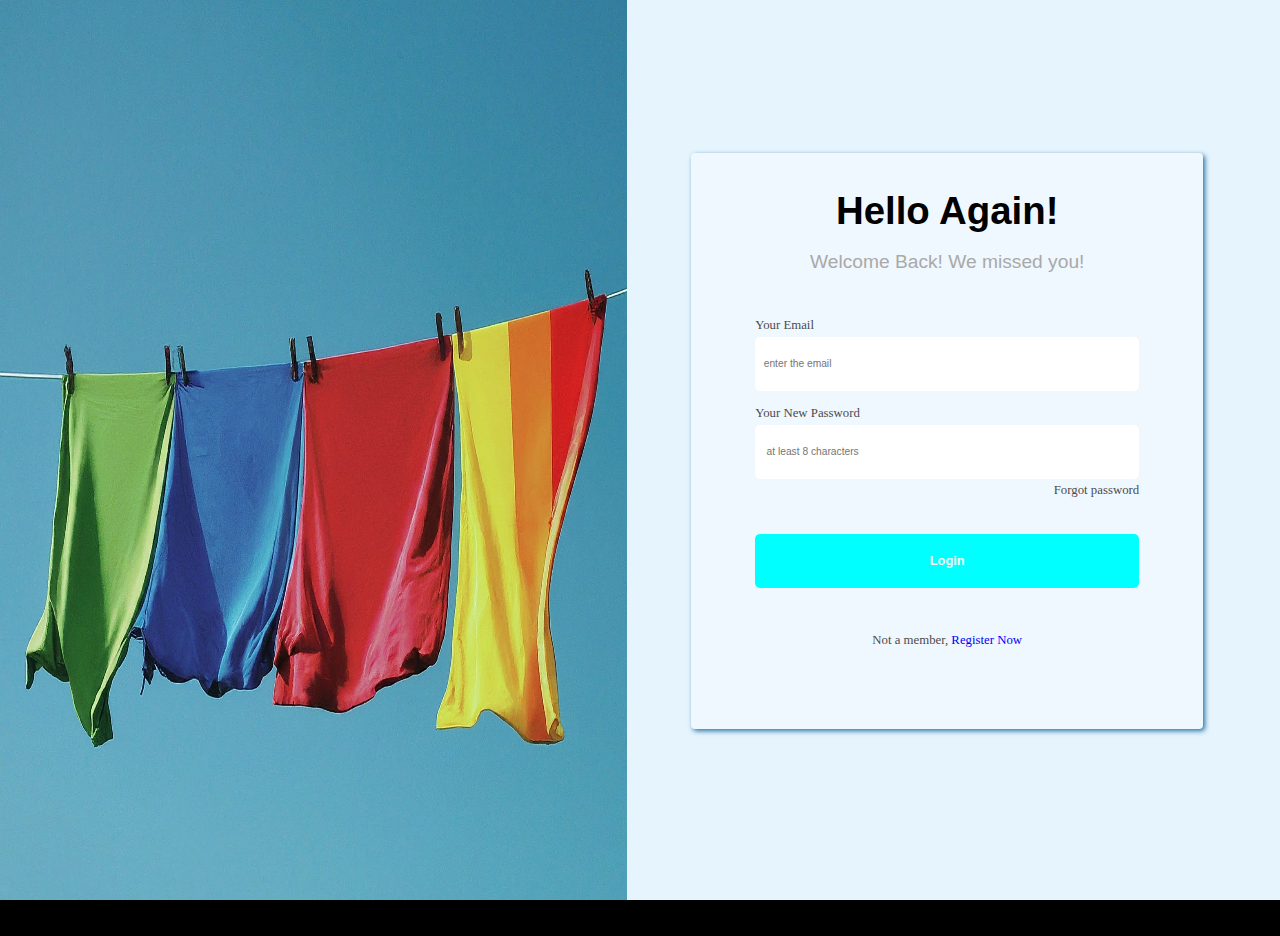
==== index.html @ d7b3bbac "first websit eg." ====
<!DOCTYPE html>
<html lang="en">
<head>
    <meta charset="UTF-8">
    <meta name="viewport" content="width=device-width, initial-scale=1.0">
    <link rel="stylesheet" href="style.css">
    <title>Document</title>
</head>
<body>
    <div class="container1">
        <div class="container2">
            <img src="laundry1.jpeg" alt="">
        </div>
            <div class="container3">
                <div class="container4">
                    <header class="first">
                        <h1>Hello Again!</h1>
                    </header>
                    <p class="second">Welcome Back! We missed you!</p>

                    <main class="third">
                        <p>
                            <label for="email">Your Email</label><br>
                            <input type="email" id="email" placeholder="   enter the email" reqired class="my-input">
                        </p><br>
                        <p>
                            <label for="password">Your New Password</label><br>
                            <input type="password" id="password" placeholder="    at least 8 characters" required class="my-input">
                        </p>
                        <p style="text-align: right; margin-right: 5dvw; margin-top:4px; ">Forgot password</p>
    
                        
                    </main>
                    <input type="button" id="button" value="Login">
                    <p class="forth">Not a member, <span><href>Register Now</href></span></p>
                </div>
            </div> 
                
    </div>
</body>
<footer style="height: 4vh ;background-color: black;"></footer>
</html>
---- style.css ----
* {
    margin:0;
    padding:0;
}
body{
    margin-bottom: 0;
    margin-right: 0;
}
.container1{
    height:100vh;
    width:100vw;
    /*border:2px solid black;*/
    position:relative;
    display:flex;
    flex-direction: column;
    flex-flow: column wrap;
    
}
.container2{
    height: 100dvh;
    width:49dvw;
    position:relative;
    display: flex;
    
    
    /*border:1px solid red;*/
}
.container3{
    height: 100dvh;
    width:51dvw;
    position:relative;
    display: flex;
    
    background: rgb(229, 244, 253);
   /* border:1px solid blue;*/
    text-align: center;
    

}
.container4{
    height: 64dvh;
    width:40dvw;
    background-color: aliceblue;
    margin-top:17dvh;
    margin-left:5dvw;
    position:relative;
    box-shadow: 2px 2px 5px #2773a5;
    border-radius: 4px;

    
}
img{
    height:100%;
    width:100%;
}
.first{
    margin-top: 4dvh;
    text-align: center;
    font-size: 1.5vw;
    font-family: Verdana, Geneva, Tahoma, sans-serif;
    
}
.second{
    margin-top: 2dvh;
    font-family: Verdana, Geneva, Tahoma, sans-serif;
    font-size: 1.5vw;
    color: darkgray;
}
.third{
    text-align: left;
    margin-top: 5dvh;
    margin-left:5dvw;
    color: #4c4b4b;
    font-size: 1vw;
    
}
.my-input{
    margin-top: .3vw;
    height: 6vh;
    width:30vw;
    border-radius: 5px;
    border-style: hidden;
}
#button{
    height: 6vh;
    width:30vw;
    border-radius: 5px;
    border-style: hidden;
    color:whitesmoke;
    background-color: aqua;
    font-weight: bold;
    font-size: 1vw;
    margin-top: 4vh;
    position: relative;
}
#button:hover{
    font-weight:bolder ;
    background-color: blue;
    font-size: 1.2vw;
    
}
.forth{
    text-align: center;
    font-size: 1vw;
    margin-top: 5vh;
    color: #4c4b4b;

}
span{
    color:blue;
    cursor: pointer;
}
span:hover{
    font-size: 1.2vw;
    font-weight: bold;
    
}
#email{
    font-size: .8vw;
    color: gainsboro;
}
#password{
    font-size: .8vw;
    color: gainsboro;
}
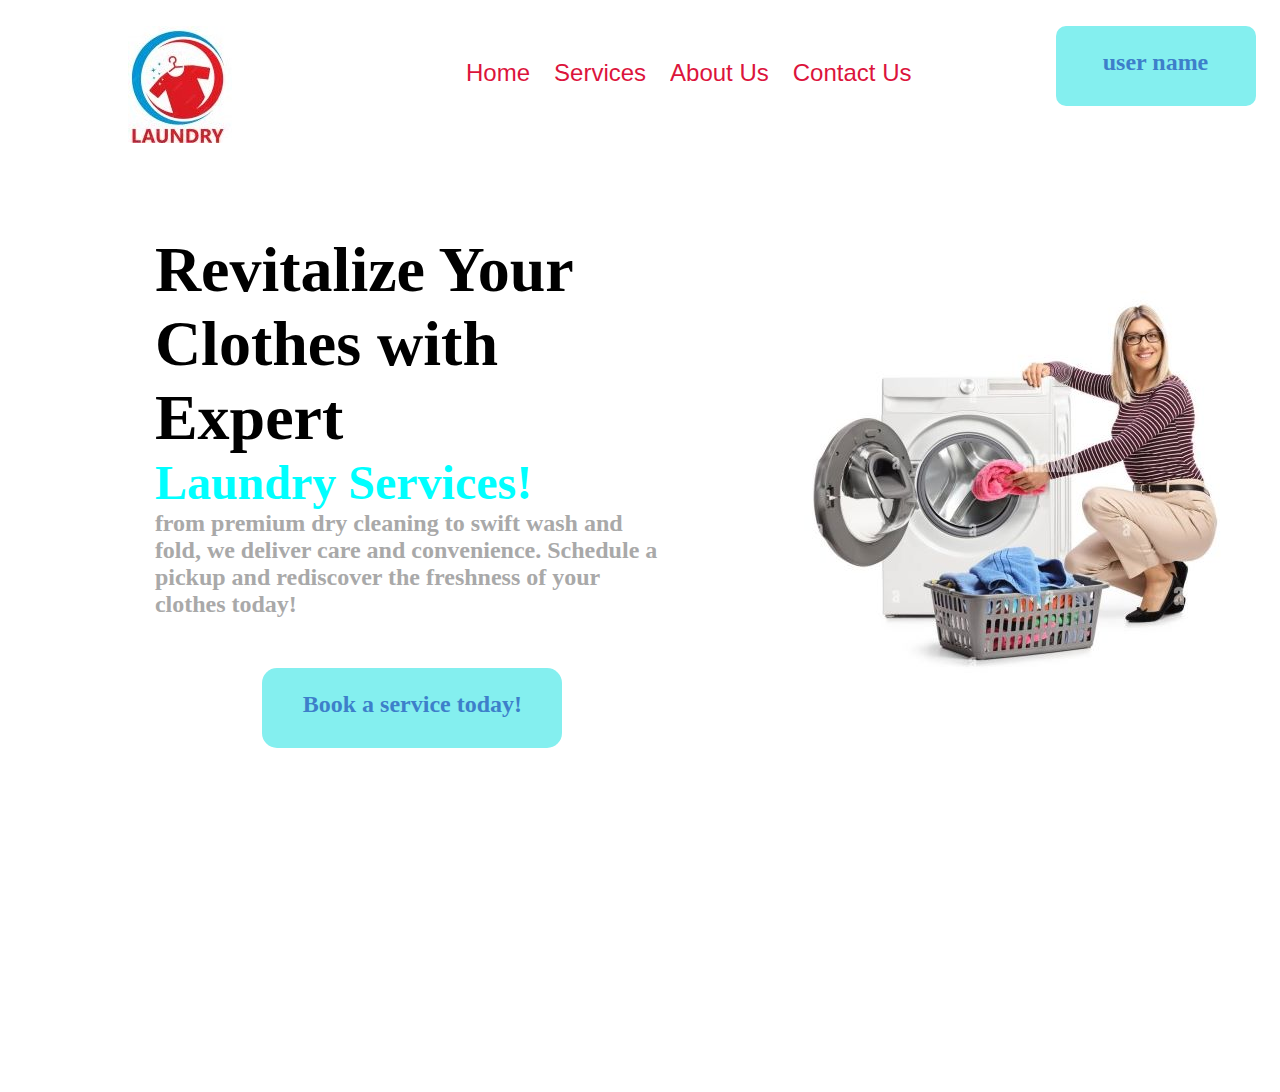
==== commit 1326b8f6: "this is second html" ====
--- a/index.html
+++ b/index.html
@@ -3,43 +3,43 @@
 <head>
     <meta charset="UTF-8">
     <meta name="viewport" content="width=device-width, initial-scale=1.0">
+    <title>CSS:DISPLAY, POSITION FLOAT</title>
     <link rel="stylesheet" href="style.css">
-    <title>Document</title>
 </head>
 <body>
-    <div class="container1">
-        <div class="container2">
-            <img src="laundry1.jpeg" alt="">
+    <div class="Container">
+        <img src="LAUNDRY1.jpg" alt="Image">
+        <div class="header-tab">
+    
+            <ul>
+                <li class="abc"><href>Home</href></li>
+                <li class="abc"><href>Services</href></li>
+                <li class="abc"><href>About Us</href></li>
+                <li class="abc"><href>Contact Us</href><li>
+            </ul>
         </div>
-            <div class="container3">
-                <div class="container4">
-                    <header class="first">
-                        <h1>Hello Again!</h1>
-                    </header>
-                    <p class="second">Welcome Back! We missed you!</p>
+        <div class="box button1">
+            <a>user name</a>
+        </div>
+        
+    </div>
+    <div class="notebook">
+    <div class="book">
+            <h1 class="firsttext">Revitalize Your Clothes with Expert
+            </h1>
+            <h1 class="secondtext">Laundry Services!
+            </h1>
+            <h1 class="thirdtext">from premium dry cleaning to swift wash and fold, we deliver care and convenience. Schedule a pickup and rediscover the freshness of your clothes today!</h1>
+    <div class="box button2">
+        Book a service today!
+    </div>
+        </div>
+    <div class="image1">
+        <img class="image2" src="laundryimage.jpg">
+     
+    
+    </div>
+    </div>
 
-                    <main class="third">
-                        <p>
-                            <label for="email">Your Email</label><br>
-                            <input type="email" id="email" placeholder="   enter the email" reqired class="my-input">
-                        </p><br>
-                        <p>
-                            <label for="password">Your New Password</label><br>
-                            <input type="password" id="password" placeholder="    at least 8 characters" required class="my-input">
-                        </p>
-                        <p style="text-align: right; margin-right: 5dvw; margin-top:4px; ">Forgot password</p>
-    
-                        
-                    </main>
-                    <input type="button" id="button" value="Login">
-                    <p class="forth">Not a member, <span><href>Register Now</href></span></p>
-                </div>
-            </div> 
-                
-    </div>
 </body>
-<footer style="height: 4vh ;background-color: black;"></footer>
-</html>
-                            
-                    
-    +</html>--- a/style.css
+++ b/style.css
@@ -1,125 +1,151 @@
 * {
-    margin:0;
-    padding:0;
+    margin: 0px;
+    padding:0px;
+    box-sizing: border-box;
 }
 body{
-    margin-bottom: 0;
-    margin-right: 0;
-}
-.container1{
-    height:100vh;
-    width:100vw;
-    /*border:2px solid black;*/
-    position:relative;
-    display:flex;
-    flex-direction: column;
-    flex-flow: column wrap;
-    
-}
-.container2{
-    height: 100dvh;
-    width:49dvw;
-    position:relative;
-    display: flex;
-    
-    
-    /*border:1px solid red;*/
-}
-.container3{
-    height: 100dvh;
-    width:51dvw;
-    position:relative;
-    display: flex;
-    
-    background: rgb(229, 244, 253);
-   /* border:1px solid blue;*/
-    text-align: center;
-    
+    margin-top: 2%;
+    margin-left: 10%;
+    margin-right: 5%;
+    margin-bottom: 15%;
+    overflow: scroll;
+    /*border: 2px solid black;*/
 
 }
-.container4{
-    height: 64dvh;
-    width:40dvw;
-    background-color: aliceblue;
-    margin-top:17dvh;
-    margin-left:5dvw;
+.Container{
+    height:150px;
+    width: 1400px;
+    /*border:1px solid green;*/
+    display: inline-block;
+    overflow: hidden;
+}
+
+.abc{
+    margin-left: 20px;
+    font-size: 1.5rem;
+    font-family: Verdana, Geneva, Tahoma, sans-serif;
+    color: crimson;
+    display: inline-block;
+    list-style: none;
+    cursor: pointer;
+    overflow: hidden;
+}
+.abc:hover{
+    color: blue;
+    font-weight: bold;
+}
+img {
+    display: inline-block;
+    vertical-align: middle;
+    position: relative;
+    overflow: hidden;
+  }
+  
+.header-tab {
+    margin-left: 15%;
+    display: inline-block;
+    vertical-align: middle;
+    overflow: hidden;
+    
+   /* border: 1px solid black;*/
+  }
+.button1{
+    width:200px;
+    height: 80px;
+    vertical-align: top;
+    background-color: rgb(132, 239, 239);
+    color: rgb(61, 127, 202);
+    text-align: center;
+    display: inline-block;
+    padding: 23px;
     position:relative;
-    box-shadow: 2px 2px 5px #2773a5;
-    border-radius: 4px;
-
-    
+    font-weight: bolder;
+    font-size: 1.5em;
+    margin-left: 10%;
+    /*border-color:black;*/
+    border-radius: 10px;
+    overflow: hidden;
 }
-img{
-    height:100%;
-    width:100%;
+.button1:hover{
+    color: blue;
+    font-weight: bold;
+    cursor: pointer;
+    background-color: aqua;
+    text-decoration: underline;
 }
-.first{
-    margin-top: 4dvh;
-    text-align: center;
-    font-size: 1.5vw;
-    font-family: Verdana, Geneva, Tahoma, sans-serif;
-    
+.notebook{
+    height:80vh;
+    width:90vw;
+    /*border:1px solid brown;*/
+    display: inline-block;
+    position:relative;
 }
-.second{
-    margin-top: 2dvh;
-    font-family: Verdana, Geneva, Tahoma, sans-serif;
-    font-size: 1.5vw;
-    color: darkgray;
+.book{
+    width:42vw;
+    height:70vh;
+    /*border:1px solid green;*/
+    display:inline-block;
+    overflow: hidden;
 }
-.third{
+.firsttext{
+    margin-top: 10%;
+    margin-left:5% ;
     text-align: left;
-    margin-top: 5dvh;
-    margin-left:5dvw;
-    color: #4c4b4b;
-    font-size: 1vw;
-    
+    font-weight: bolder;
+    font-size: 4em;
 }
-.my-input{
-    margin-top: .3vw;
-    height: 6vh;
-    width:30vw;
-    border-radius: 5px;
-    border-style: hidden;
-}
-#button{
-    height: 6vh;
-    width:30vw;
-    border-radius: 5px;
-    border-style: hidden;
-    color:whitesmoke;
-    background-color: aqua;
-    font-weight: bold;
-    font-size: 1vw;
-    margin-top: 4vh;
-    position: relative;
-}
-#button:hover{
-    font-weight:bolder ;
-    background-color: blue;
-    font-size: 1.2vw;
-    
-}
-.forth{
-    text-align: center;
-    font-size: 1vw;
-    margin-top: 5vh;
-    color: #4c4b4b;
+.secondtext{
+    margin-left:5% ;
+    text-align: left;
+    font-weight: bolder;
+    color:cyan;
+    font-size: 3em;
 
 }
-span{
-    color:blue;
+.thirdtext{
+    margin-left:5% ;
+    text-align: left;
+    color:darkgray;
+    font-size: 1.5em;
+
+}
+.button2{
+    width:300px;
+    height: 80px;
+    vertical-align: bottom;
+    background-color: rgb(132, 239, 239);
+    color: rgb(61, 127, 202);
+    text-align: center;
+    display: inline-block;
+    padding: 23px;
+    position:relative;
+    font-weight: bolder;
+    font-size: 1.5em;
+    margin-left: 25%;
+    /*border-color:black;*/
+    border-radius: 15px;
+    margin-top: 50px;
+}
+.button2.button2:hover{
+    color: blue;
+    font-weight: bold;
     cursor: pointer;
+    background-color: aqua;
+    text-decoration: underline;
 }
-span:hover{
-    font-size: 1.2vw;
-    font-weight: bold;
-    
+.image1{
+    height: 70dvh;
+    width:45dvw;
+    display: inline-block;
+    /*border:1px solid blue;*/
+    margin-left:2%;
+    position:absolute;
+    overflow: hidden;
+
 }
-#email{
-    font-size: .8vw;
-    color: gainsboro;
-}
-#password{
-    font-size: .8vw;
-    color: gainsboro;
+.image2{
+    margin-left:20%;
+    margin-top: 11%;
+    vertical-align: right;
+    overflow: hidden;
 }